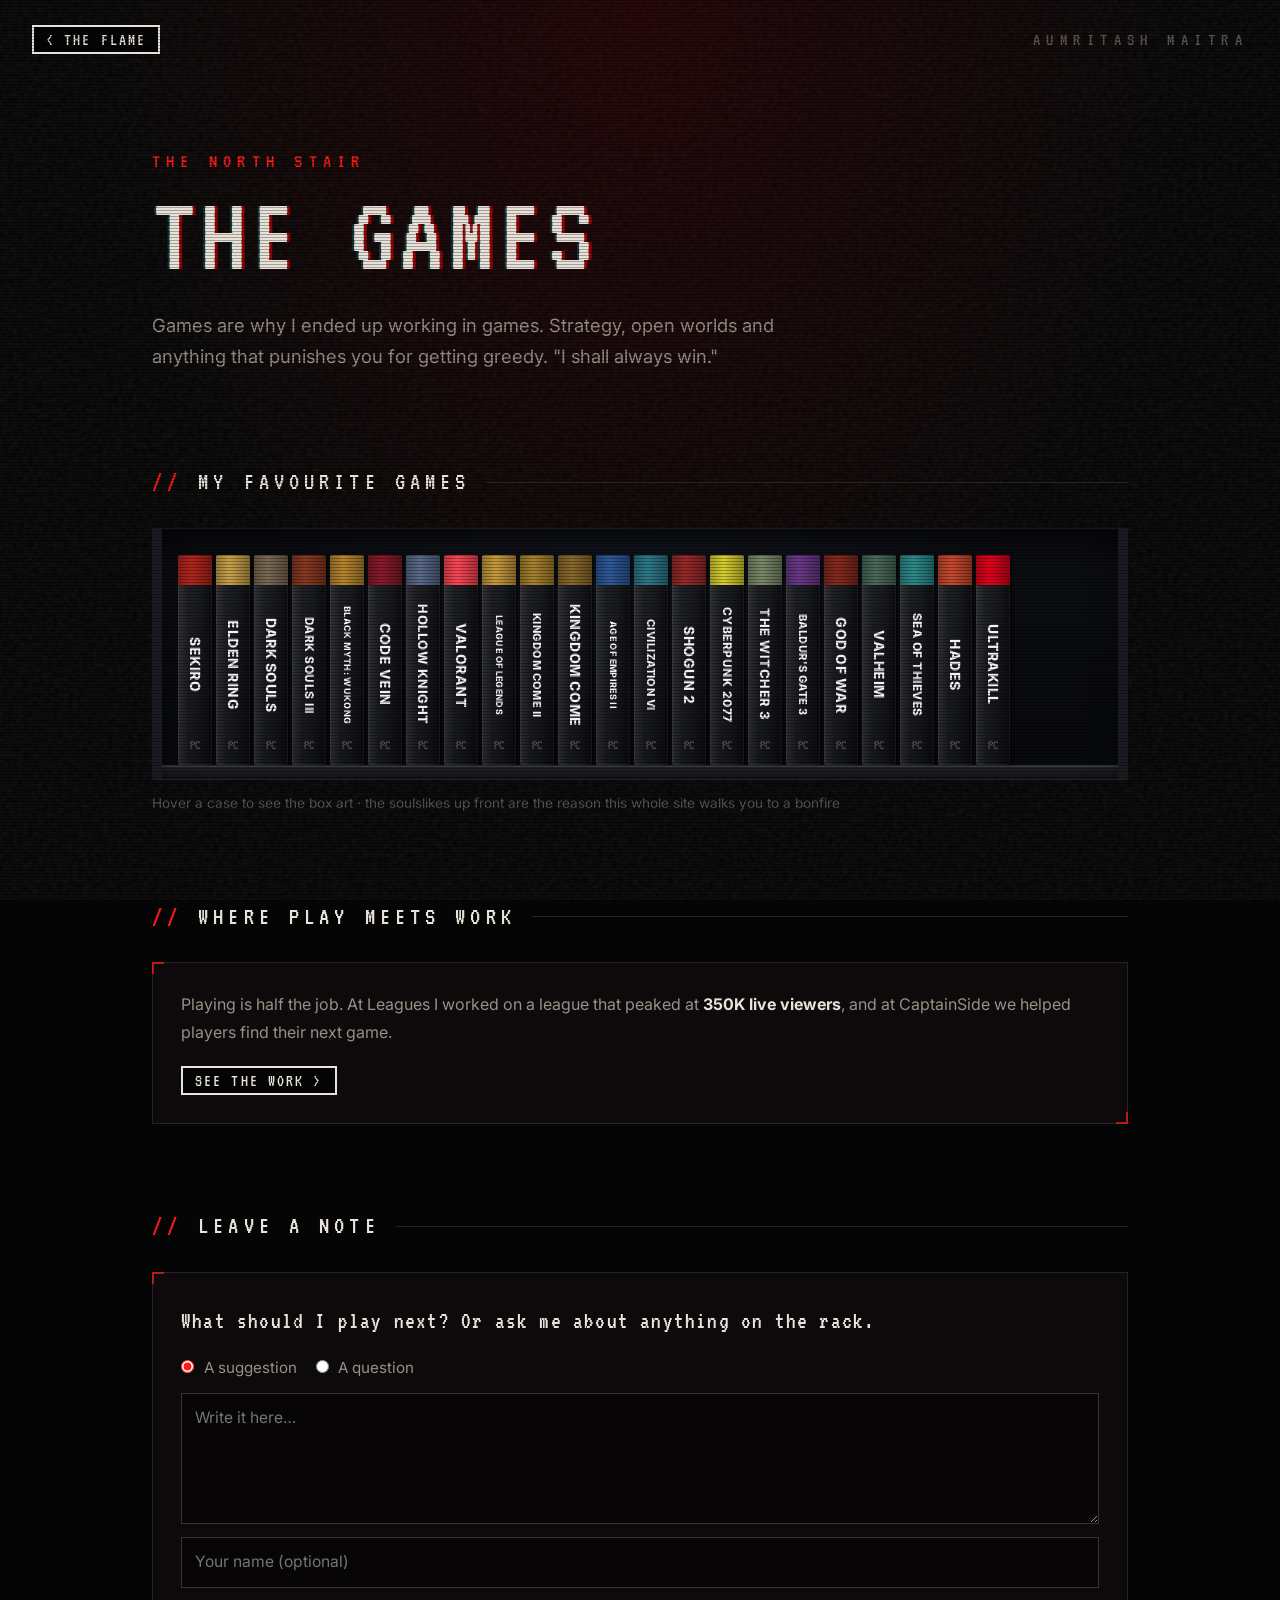
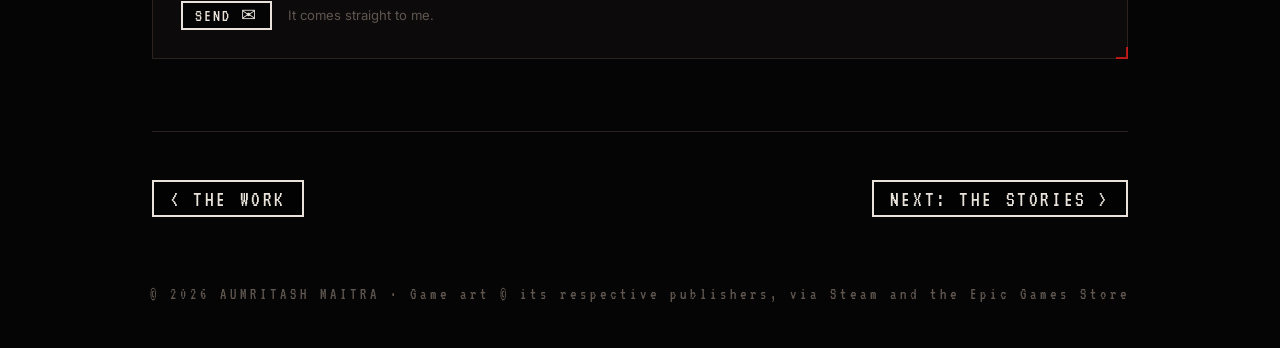
==== games/index.html @ 7cd8becd "Make the new site the main site; keep the old one at /legacy - Move the new site from /new/ to the r" ====
<!DOCTYPE html>
<html lang="en">
<head>
    <meta charset="UTF-8">
    <meta name="viewport" content="width=device-width, initial-scale=1.0">
    <title>The Games - Aumritash Maitra</title>
    <link rel="preconnect" href="https://fonts.googleapis.com">
    <link href="https://fonts.googleapis.com/css2?family=Inter:wght@400;600;800&family=VT323&display=swap" rel="stylesheet">
    <link rel="stylesheet" href="../assets/chapter.css">
    <style>
        /* A games rack: plastic cases stand spine-out, all the same size, on metal-edged shelves */
        .rack {
            --case-h: 210px;
            --case-w: 34px;
            --ledge: 14px;
            --row: calc(var(--case-h) + 26px + var(--ledge));
            display: flex;
            flex-wrap: wrap;
            gap: 0 4px;
            padding: 0 16px;
            background:
                repeating-linear-gradient(to bottom,
                    transparent 0, transparent calc(var(--row) - var(--ledge)),
                    #3a3d44 calc(var(--row) - var(--ledge)), #3a3d44 calc(var(--row) - var(--ledge) + 2px),
                    #202227 calc(var(--row) - var(--ledge) + 2px), #121317 var(--row)),
                radial-gradient(ellipse at 50% -20%, rgba(120, 150, 255, 0.08), transparent 60%),
                linear-gradient(to bottom, #0d0e12, #08090b);
            border: 1px solid #22242a;
            border-left: 10px solid #1a1c21;
            border-right: 10px solid #1a1c21;
            box-shadow: inset 0 24px 40px -18px rgba(0, 0, 0, 0.9);
        }

        .gcase {
            position: relative;
            flex: 0 0 auto;
            width: var(--case-w);
            height: var(--case-h);
            margin: 26px 0 var(--ledge);
            padding: 0;
            border: none;
            border-radius: 2px;
            cursor: pointer;
            color: #f2f2f2;
            font: inherit;
            /* glossy black plastic with a rounded edge */
            background:
                linear-gradient(to right, rgba(255, 255, 255, 0.10), rgba(255, 255, 255, 0.02) 30%, rgba(0, 0, 0, 0) 60%, rgba(0, 0, 0, 0.5)),
                linear-gradient(to bottom, #1b1d22, #131418);
            box-shadow: inset 0 0 0 1px rgba(255, 255, 255, 0.06), 2px 0 3px rgba(0, 0, 0, 0.6);
            transition: transform 0.2s ease, box-shadow 0.2s ease;
        }

        /* The coloured band at the top of each case */
        .gcase::before {
            content: '';
            position: absolute;
            left: 0;
            right: 0;
            top: 0;
            height: 30px;
            background: linear-gradient(to right, rgba(0, 0, 0, 0.25), transparent 40%, rgba(0, 0, 0, 0.35)), var(--band);
            border-radius: 2px 2px 0 0;
        }

        .g-title {
            position: absolute;
            inset: 40px 0 30px;
            display: flex;
            align-items: center;
            justify-content: center;
            writing-mode: vertical-rl;
            font-family: 'Inter', sans-serif;
            font-weight: 800;
            font-size: var(--fs, 14px);
            letter-spacing: 0.04em;
            text-transform: uppercase;
            white-space: nowrap;
            overflow: hidden;
        }

        .g-plat {
            position: absolute;
            left: 0;
            right: 0;
            bottom: 8px;
            text-align: center;
            font-family: var(--pixel);
            font-size: 0.85rem;
            color: var(--muted);
        }

        .gcase:hover, .gcase:focus-visible, .gcase.out {
            transform: translateY(-10px);
            box-shadow: inset 0 0 0 1px rgba(255, 255, 255, 0.2), 0 0 18px rgba(255, 255, 255, 0.08);
            outline: none;
            z-index: 2;
        }

        /* Box art that floats above the case you're on */
        .peek {
            position: fixed;
            left: 0;
            top: 0;
            z-index: 50;
            width: 180px;
            padding: 8px 8px 10px;
            background: #08090b;
            border: 2px solid var(--text);
            box-shadow: 0 12px 30px rgba(0, 0, 0, 0.7);
            pointer-events: none;
            opacity: 0;
            transform: translateY(6px);
            transition: opacity 0.15s ease, transform 0.15s ease;
        }

        .peek.show { opacity: 1; transform: none; }
        .peek img { display: block; width: 100%; aspect-ratio: 600 / 900; object-fit: cover; background: #15161a; margin-bottom: 8px; }
        .peek .title { font-size: 0.92rem; font-weight: 600; line-height: 1.25; }
        .peek .tap-note { display: none; color: var(--muted); font-size: 0.72rem; margin-top: 6px; }
        .peek.touch .tap-note { display: block; }

        .rack-note { color: var(--muted); font-size: 0.85rem; margin-top: 0.75rem; }
        .aside { color: var(--dim); }
        .aside strong { color: var(--text); }

        @media (max-width: 760px) {
            .rack { --case-h: 168px; --case-w: 28px; --ledge: 12px; padding: 0 8px; gap: 0 3px; border-left-width: 6px; border-right-width: 6px; }
            .g-title { font-size: calc(var(--fs, 14px) * 0.82); inset: 34px 0 26px; }
            .gcase::before { height: 24px; }
            .peek { width: 150px; }
        }
    </style>
</head>
<body>
    <script src="../assets/arrive.js"></script>
    <header class="top">
        <a href="../more/" class="btn small">&lt; The flame</a>
        <span class="name">AUMRITASH MAITRA</span>
    </header>

    <main class="wrap">
        <div class="chapter-head">
            <p class="kicker">THE NORTH STAIR</p>
            <h1>THE GAMES</h1>
            <p class="lede">Games are why I ended up working in games. Strategy, open worlds and anything that punishes you for getting greedy. "I shall always win."</p>
        </div>

        <section>
            <h2 class="section-title">My favourite games</h2>
            <div class="rack">
                <button class="gcase" style="--band:#b3261e;--fs:14px" data-id="814380" data-title="Sekiro: Shadows Die Twice" aria-label="Sekiro: Shadows Die Twice"><span class="g-title">Sekiro</span><span class="g-plat">PC</span></button>
                <button class="gcase" style="--band:#c9a24a;--fs:14px" data-id="1245620" data-title="Elden Ring" aria-label="Elden Ring"><span class="g-title">Elden Ring</span><span class="g-plat">PC</span></button>
                <button class="gcase" style="--band:#7a6a55;--fs:14px" data-id="570940" data-title="Dark Souls: Remastered" aria-label="Dark Souls: Remastered"><span class="g-title">Dark Souls</span><span class="g-plat">PC</span></button>
                <button class="gcase" style="--band:#8a3a22;--fs:12px" data-id="374320" data-title="Dark Souls III" aria-label="Dark Souls III"><span class="g-title">Dark Souls III</span><span class="g-plat">PC</span></button>
                <button class="gcase" style="--band:#b8862e;--fs:9px" data-id="2358720" data-title="Black Myth: Wukong" aria-label="Black Myth: Wukong"><span class="g-title">Black Myth: Wukong</span><span class="g-plat">PC</span></button>
                <button class="gcase" style="--band:#8a1a2a;--fs:14px" data-id="678960" data-title="Code Vein" aria-label="Code Vein"><span class="g-title">Code Vein</span><span class="g-plat">PC</span></button>
                <button class="gcase" style="--band:#5a6a8a;--fs:13px" data-id="367520" data-title="Hollow Knight" aria-label="Hollow Knight"><span class="g-title">Hollow Knight</span><span class="g-plat">PC</span></button>
                <button class="gcase" style="--band:#ff4655;--fs:14px" data-id="valorant" data-href="https://playvalorant.com/" data-title="VALORANT" aria-label="VALORANT"><span class="g-title">VALORANT</span><span class="g-plat">PC</span></button>
                <button class="gcase" style="--band:#c89b3c;--fs:9px" data-id="league-of-legends" data-href="https://www.leagueoflegends.com/" data-title="League of Legends" aria-label="League of Legends"><span class="g-title">League of Legends</span><span class="g-plat">PC</span></button>
                <button class="gcase" style="--band:#a8832e;--fs:11px" data-id="1771300" data-title="Kingdom Come: Deliverance II" aria-label="Kingdom Come: Deliverance II"><span class="g-title">Kingdom Come II</span><span class="g-plat">PC</span></button>
                <button class="gcase" style="--band:#8a6a2a;--fs:14px" data-id="379430" data-title="Kingdom Come: Deliverance" aria-label="Kingdom Come: Deliverance"><span class="g-title">Kingdom Come</span><span class="g-plat">PC</span></button>
                <button class="gcase" style="--band:#2e5a9a;--fs:9px" data-id="813780" data-title="Age of Empires II: Definitive Edition" aria-label="Age of Empires II: Definitive Edition"><span class="g-title">Age of Empires II</span><span class="g-plat">PC</span></button>
                <button class="gcase" style="--band:#2e7a8a;--fs:11px" data-id="289070" data-title="Sid Meier's Civilization VI" aria-label="Sid Meier's Civilization VI"><span class="g-title">Civilization VI</span><span class="g-plat">PC</span></button>
                <button class="gcase" style="--band:#9a2a2a;--fs:14px" data-id="34330" data-title="Total War: SHOGUN 2" aria-label="Total War: SHOGUN 2"><span class="g-title">Shogun 2</span><span class="g-plat">PC</span></button>
                <button class="gcase" style="--band:#d8d02e;--fs:12px" data-id="1091500" data-title="Cyberpunk 2077" aria-label="Cyberpunk 2077"><span class="g-title">Cyberpunk 2077</span><span class="g-plat">PC</span></button>
                <button class="gcase" style="--band:#7a8a6a;--fs:13px" data-id="292030" data-title="The Witcher 3: Wild Hunt" aria-label="The Witcher 3: Wild Hunt"><span class="g-title">The Witcher 3</span><span class="g-plat">PC</span></button>
                <button class="gcase" style="--band:#6a3a8a;--fs:11px" data-id="1086940" data-title="Baldur's Gate 3" aria-label="Baldur's Gate 3"><span class="g-title">Baldur's Gate 3</span><span class="g-plat">PC</span></button>
                <button class="gcase" style="--band:#8a2a1e;--fs:14px" data-id="1593500" data-title="God of War" aria-label="God of War"><span class="g-title">God of War</span><span class="g-plat">PC</span></button>
                <button class="gcase" style="--band:#4a6a5a;--fs:14px" data-id="892970" data-title="Valheim" aria-label="Valheim"><span class="g-title">Valheim</span><span class="g-plat">PC</span></button>
                <button class="gcase" style="--band:#2e8a8a;--fs:12px" data-id="1172620" data-title="Sea of Thieves" aria-label="Sea of Thieves"><span class="g-title">Sea of Thieves</span><span class="g-plat">PC</span></button>
                <button class="gcase" style="--band:#c94a2e;--fs:14px" data-id="1145360" data-title="Hades" aria-label="Hades"><span class="g-title">Hades</span><span class="g-plat">PC</span></button>
                <button class="gcase" style="--band:#e3001b;--fs:14px" data-id="1229490" data-title="ULTRAKILL" aria-label="ULTRAKILL"><span class="g-title">ULTRAKILL</span><span class="g-plat">PC</span></button>
            </div>
            <p class="rack-note">Hover a case to see the box art · the soulslikes up front are the reason this whole site walks you to a bonfire</p>
        </section>

        <section>
            <h2 class="section-title">Where play meets work</h2>
            <div class="panel">
                <p class="aside">Playing is half the job. At Leagues I worked on a league that peaked at <strong>350K live viewers</strong>, and at CaptainSide we helped players find their next game.</p>
                <div class="links"><a href="../work/" class="btn small">See the work &gt;</a></div>
            </div>
        </section>

        <section class="ask" data-topic="The Games" data-prompt="What should I play next? Or ask me about anything on the rack."></section>

        <nav class="chapter-nav">
            <a href="../work/" class="btn">&lt; The Work</a>
            <a href="../stories/" class="btn">Next: The Stories &gt;</a>
        </nav>
    </main>

    <footer>© 2026 AUMRITASH MAITRA · Game art © its respective publishers, via Steam and the Epic Games Store</footer>

    <div class="peek" id="peek" aria-hidden="true">
        <img alt="">
        <p class="title"></p>
        <p class="tap-note">Tap again to open it</p>
    </div>

    <script>
        // Hovering a case pulls it forward and floats its box art above it
        const peek = document.getElementById('peek');
        const touch = matchMedia('(hover: none)').matches;
        let current = null, lastTap = false;

        function show(c) {
            if (current && current !== c) current.classList.remove('out');
            current = c;
            c.classList.add('out');
            peek.querySelector('img').src = '../assets/games/' + c.dataset.id + '.jpg';
            peek.querySelector('.title').textContent = c.dataset.title;
            peek.classList.toggle('touch', lastTap);
            const r = c.getBoundingClientRect();
            const w = peek.offsetWidth, h = peek.offsetHeight || 320;
            const x = Math.min(innerWidth - w - 8, Math.max(8, r.left + r.width / 2 - w / 2));
            const y = r.top - h - 12 > 8 ? r.top - h - 12 : Math.min(innerHeight - h - 8, r.bottom + 12);
            peek.style.left = x + 'px';
            peek.style.top = y + 'px';
            peek.classList.add('show');
        }

        function hide() {
            if (current) current.classList.remove('out');
            current = null;
            peek.classList.remove('show');
        }

        const open = c => window.open(c.dataset.href || 'https://store.steampowered.com/app/' + c.dataset.id + '/', '_blank', 'noopener');

        document.querySelectorAll('.gcase').forEach(c => {
            c.addEventListener('pointerenter', e => { if (e.pointerType === 'mouse') show(c); });
            c.addEventListener('pointerleave', e => { if (e.pointerType === 'mouse') hide(); });
            c.addEventListener('focus', () => show(c));
            c.addEventListener('blur', hide);
            c.addEventListener('pointerdown', e => { lastTap = e.pointerType !== 'mouse'; });
            c.addEventListener('click', () => {
                // Phones: first tap shows the art, second tap opens it. Desktop: clicking opens it.
                if (lastTap && current !== c) { show(c); return; }
                open(c);
            });
        });

        document.addEventListener('click', e => { if (lastTap && !e.target.closest('.gcase')) hide(); });
        addEventListener('scroll', hide, { passive: true });
    </script>
    <script src="../assets/ask.js"></script>
</body>
</html>
---- assets/chapter.css ----
/* Shared look for the chapter pages behind "Know more..." */
:root {
    --bg: #050505;
    --panel: #0c0a0a;
    --panel-2: #141010;
    --line: #2a2121;
    --line-2: #3d3030;
    --text: #e8e2da;
    --dim: #9a8f86;
    --muted: #5f5650;
    --red: #ff1a1a;
    --red-dim: rgba(255, 26, 26, 0.1);
    --pixel: 'VT323', monospace;
    --sans: 'Inter', -apple-system, 'Segoe UI', Roboto, sans-serif;
}

* { margin: 0; padding: 0; box-sizing: border-box; }

::selection { background: var(--red); color: #000; }

html { scroll-behavior: smooth; }

body {
    background: var(--bg);
    color: var(--text);
    font-family: var(--sans);
    font-size: 16px;
    line-height: 1.7;
    -webkit-font-smoothing: antialiased;
    min-height: 100vh;
}

/* Grain + scanlines + a faint red glow, same family as the landing page */
body::before {
    content: '';
    position: fixed;
    inset: 0;
    pointer-events: none;
    z-index: 0;
    background:
        radial-gradient(ellipse at 50% 0%, rgba(110, 0, 8, 0.28), transparent 60%),
        url("data:image/svg+xml,%3Csvg viewBox='0 0 200 200' xmlns='http://www.w3.org/2000/svg'%3E%3Cfilter id='n'%3E%3CfeTurbulence type='fractalNoise' baseFrequency='0.9' numOctaves='3' stitchTiles='stitch'/%3E%3C/filter%3E%3Crect width='100%25' height='100%25' filter='url(%23n)' opacity='0.08'/%3E%3C/svg%3E");
}

body::after {
    content: '';
    position: fixed;
    inset: 0;
    pointer-events: none;
    z-index: 100;
    background: repeating-linear-gradient(to bottom, rgba(0, 0, 0, 0.3) 0 1px, transparent 1px 3px);
}

main, header.top, footer { position: relative; z-index: 1; }

a { color: inherit; }

/* ── Top bar ── */
.top {
    display: flex;
    justify-content: space-between;
    align-items: center;
    padding: 1.5rem 2rem;
    font-family: var(--pixel);
    font-size: 1.15rem;
    letter-spacing: 0.15em;
}

.top .name { color: var(--muted); letter-spacing: 0.35em; }

/* ── ULTRAKILL-style boxed buttons ── */
.btn {
    font-family: var(--pixel);
    font-size: 1.35rem;
    line-height: 1;
    letter-spacing: 0.12em;
    text-transform: uppercase;
    text-decoration: none;
    color: var(--text);
    background: rgba(0, 0, 0, 0.55);
    border: 2px solid var(--text);
    padding: 0.4rem 1rem 0.3rem;
    display: inline-flex;
    align-items: center;
    gap: 0.5rem;
    white-space: nowrap;
    cursor: pointer;
}

.btn:hover, .btn:focus-visible { background: var(--text); color: #000; outline: none; }
.btn:active { background: var(--red); border-color: var(--red); color: #000; }

.btn.small { font-size: 1.1rem; padding: 0.3rem 0.75rem 0.2rem; }

/* ── Chapter heading ── */
.wrap {
    max-width: 1040px;
    margin: 0 auto;
    padding: 0 2rem;
}

.chapter-head { padding: 4rem 0 3rem; }

.kicker {
    font-family: var(--pixel);
    font-size: 1.3rem;
    letter-spacing: 0.3em;
    color: var(--red);
}

.chapter-head h1 {
    font-family: var(--pixel);
    font-weight: 400;
    font-size: clamp(3.5rem, 11vw, 7rem);
    line-height: 0.9;
    letter-spacing: 0.04em;
    margin: 0.4rem 0 1.5rem;
    text-shadow: 3px 0 rgba(255, 0, 0, 0.55), -2px 0 rgba(0, 255, 255, 0.2);
}

.lede {
    font-size: 1.15rem;
    color: var(--dim);
    max-width: 640px;
}

/* ── Sections ── */
section { padding: 2.5rem 0; }

.section-title {
    font-family: var(--pixel);
    font-weight: 400;
    font-size: 1.6rem;
    letter-spacing: 0.2em;
    text-transform: uppercase;
    color: var(--text);
    display: flex;
    align-items: center;
    gap: 1rem;
    margin-bottom: 1.5rem;
}

.section-title::before { content: '//'; color: var(--red); }

.section-title::after {
    content: '';
    flex: 1;
    height: 1px;
    background: var(--line);
}

/* ── Panels ── */
.panel {
    background: var(--panel);
    border: 1px solid var(--line);
    padding: 1.75rem;
    position: relative;
}

.panel:hover { border-color: var(--line-2); }

/* Little corner brackets on panels */
.panel::before, .panel::after {
    content: '';
    position: absolute;
    width: 10px;
    height: 10px;
    border-color: var(--red);
    border-style: solid;
    opacity: 0.7;
}

.panel::before { top: -1px; left: -1px; border-width: 2px 0 0 2px; }
.panel::after { bottom: -1px; right: -1px; border-width: 0 2px 2px 0; }

.label {
    font-family: var(--pixel);
    font-size: 1.05rem;
    letter-spacing: 0.2em;
    text-transform: uppercase;
    color: var(--muted);
}

/* ── Stats strip ── */
.stats {
    display: grid;
    grid-template-columns: repeat(4, 1fr);
    gap: 1px;
    background: var(--line);
    border: 1px solid var(--line);
}

.stat { background: var(--panel); padding: 1.4rem 1.2rem; }

.stat-value {
    font-family: var(--pixel);
    font-size: 3rem;
    line-height: 1;
    color: var(--red);
}

.stat-label { font-size: 0.85rem; color: var(--dim); margin-top: 0.35rem; }

/* ── Mission cards (work) ── */
.missions { display: flex; flex-direction: column; gap: 1.25rem; }

.mission-top {
    display: flex;
    justify-content: space-between;
    align-items: baseline;
    gap: 1rem;
    flex-wrap: wrap;
}

.mission h3 {
    font-size: 1.35rem;
    font-weight: 600;
    line-height: 1.3;
}

.mission h3 span { color: var(--red); }

.mission-meta { font-family: var(--pixel); font-size: 1.15rem; letter-spacing: 0.1em; color: var(--muted); }

.mission-where { color: var(--dim); font-size: 0.92rem; margin: 0.25rem 0 1.1rem; }

.objectives { list-style: none; display: flex; flex-direction: column; gap: 0.55rem; }

.objectives li {
    padding-left: 1.6rem;
    position: relative;
    color: var(--dim);
}

.objectives li::before {
    content: '[x]';
    position: absolute;
    left: 0;
    font-family: var(--pixel);
    font-size: 1.05rem;
    color: var(--red);
}

.objectives li strong { color: var(--text); font-weight: 600; }

.tags { display: flex; flex-wrap: wrap; gap: 0.5rem; margin-top: 1.25rem; }

.tag {
    font-family: var(--pixel);
    font-size: 1rem;
    letter-spacing: 0.1em;
    text-transform: uppercase;
    color: var(--dim);
    border: 1px solid var(--line-2);
    padding: 0.05rem 0.55rem;
}

.links { display: flex; flex-wrap: wrap; gap: 0.75rem; margin-top: 1.25rem; }

/* ── Timeline (the Leagues.gg run) ── */
.run {
    list-style: none;
    position: relative;
    display: flex;
    flex-direction: column;
    gap: 1rem;
    padding-left: 1.75rem;
}

.run::before {
    content: '';
    position: absolute;
    left: 0.45rem;
    top: 0.5rem;
    bottom: 0.5rem;
    width: 2px;
    background: linear-gradient(to bottom, var(--red), var(--line-2) 85%, transparent);
}

.run > li { position: relative; }

.run > li::marker { content: none; }

.run > li > .run-date::before {
    content: '';
    position: absolute;
    left: -1.65rem;
    top: 1.95rem;
    width: 10px;
    height: 10px;
    background: var(--bg);
    border: 2px solid var(--red);
    transform: rotate(45deg);
}

.run-date {
    font-family: var(--pixel);
    font-size: 1.15rem;
    letter-spacing: 0.2em;
    color: var(--red);
}

.run h3 { font-size: 1.2rem; font-weight: 600; margin: 0.15rem 0 0.4rem; }
.run p:not(.run-date) { color: var(--dim); }
.run strong { color: var(--text); font-weight: 600; }
.run-src { color: var(--muted); font-size: 0.8rem; margin-top: 1rem; }

/* ── Card grids (games, stories) ── */
.grid {
    display: grid;
    grid-template-columns: repeat(3, 1fr);
    gap: 1rem;
}

.card h3 { font-size: 1.15rem; font-weight: 600; margin: 0.4rem 0 0.35rem; }
.card p { color: var(--dim); font-size: 0.95rem; }

.card.empty {
    border-style: dashed;
    background: transparent;
}

.card.empty::before, .card.empty::after { display: none; }
.card.empty h3 { color: var(--muted); }
.card.empty p { color: var(--muted); }

/* ── Two columns ── */
.split { display: grid; grid-template-columns: 1fr 1fr; gap: 1rem; }

/* ── Chapter nav at the bottom ── */
.chapter-nav {
    display: flex;
    justify-content: space-between;
    gap: 1rem;
    flex-wrap: wrap;
    padding: 3rem 0 4rem;
    border-top: 1px solid var(--line);
    margin-top: 2rem;
}

footer {
    text-align: center;
    padding: 0 2rem 2.5rem;
    font-family: var(--pixel);
    font-size: 1rem;
    letter-spacing: 0.25em;
    color: var(--muted);
}

/* ── Arriving from the flame: black, the place's name, then the page ── */
.arrive {
    position: fixed;
    inset: 0;
    z-index: 200;
    background: #000;
    display: grid;
    place-items: center;
    transition: opacity 1.4s ease;
}

.arrive > div { text-align: center; padding: 0 1.5rem; }

.arrive .arrive-name {
    font-family: var(--pixel);
    font-size: clamp(2.4rem, 8vw, 4.5rem);
    letter-spacing: 0.25em;
    color: #ffd9a0;
    text-shadow: 0 0 18px rgba(255, 150, 60, 0.7);
    animation: arrive-in 1.1s ease both;
}

.arrive .arrive-line {
    margin-top: 1rem;
    font-family: var(--pixel);
    font-size: clamp(1.2rem, 3.2vw, 1.6rem);
    letter-spacing: 0.08em;
    color: var(--dim);
    animation: fade-up 1s ease 0.9s both;
}

@keyframes fade-up { from { opacity: 0; transform: translateY(6px); } to { opacity: 1; transform: none; } }

.arrive.out { opacity: 0; pointer-events: none; }

@keyframes arrive-in { from { opacity: 0; letter-spacing: 0.45em; } to { opacity: 1; letter-spacing: 0.25em; } }

/* ── Leave a note ── */
.ask-form { display: flex; flex-direction: column; gap: 0.8rem; }
.ask-prompt { font-family: var(--pixel); font-size: 1.5rem; letter-spacing: 0.05em; }
.ask-kind { display: flex; gap: 1.2rem; flex-wrap: wrap; color: var(--dim); font-size: 0.95rem; }
.ask-kind input { accent-color: var(--red); margin-right: 0.35rem; }
.ask-form textarea, .ask-form input[type="text"] {
    width: 100%;
    background: #070505;
    color: var(--text);
    border: 1px solid var(--line-2);
    padding: 0.7rem 0.8rem;
    font: inherit;
    font-size: 0.98rem;
    resize: vertical;
}
.ask-form textarea:focus, .ask-form input[type="text"]:focus { outline: none; border-color: var(--text); }
.ask-row { display: flex; align-items: center; gap: 1rem; flex-wrap: wrap; }
.ask-hint { color: var(--muted); font-size: 0.82rem; }

/* ── Phones ── */
@media (max-width: 760px) {
    .top { padding: 1rem 1rem; }
    .top .name { display: none; }
    .wrap { padding: 0 1rem; }
    .chapter-head { padding: 2.5rem 0 2rem; }
    .stats { grid-template-columns: repeat(2, 1fr); }
    .grid, .split { grid-template-columns: 1fr; }
    .panel { padding: 1.3rem; }
    .btn { font-size: 1.2rem; }
}
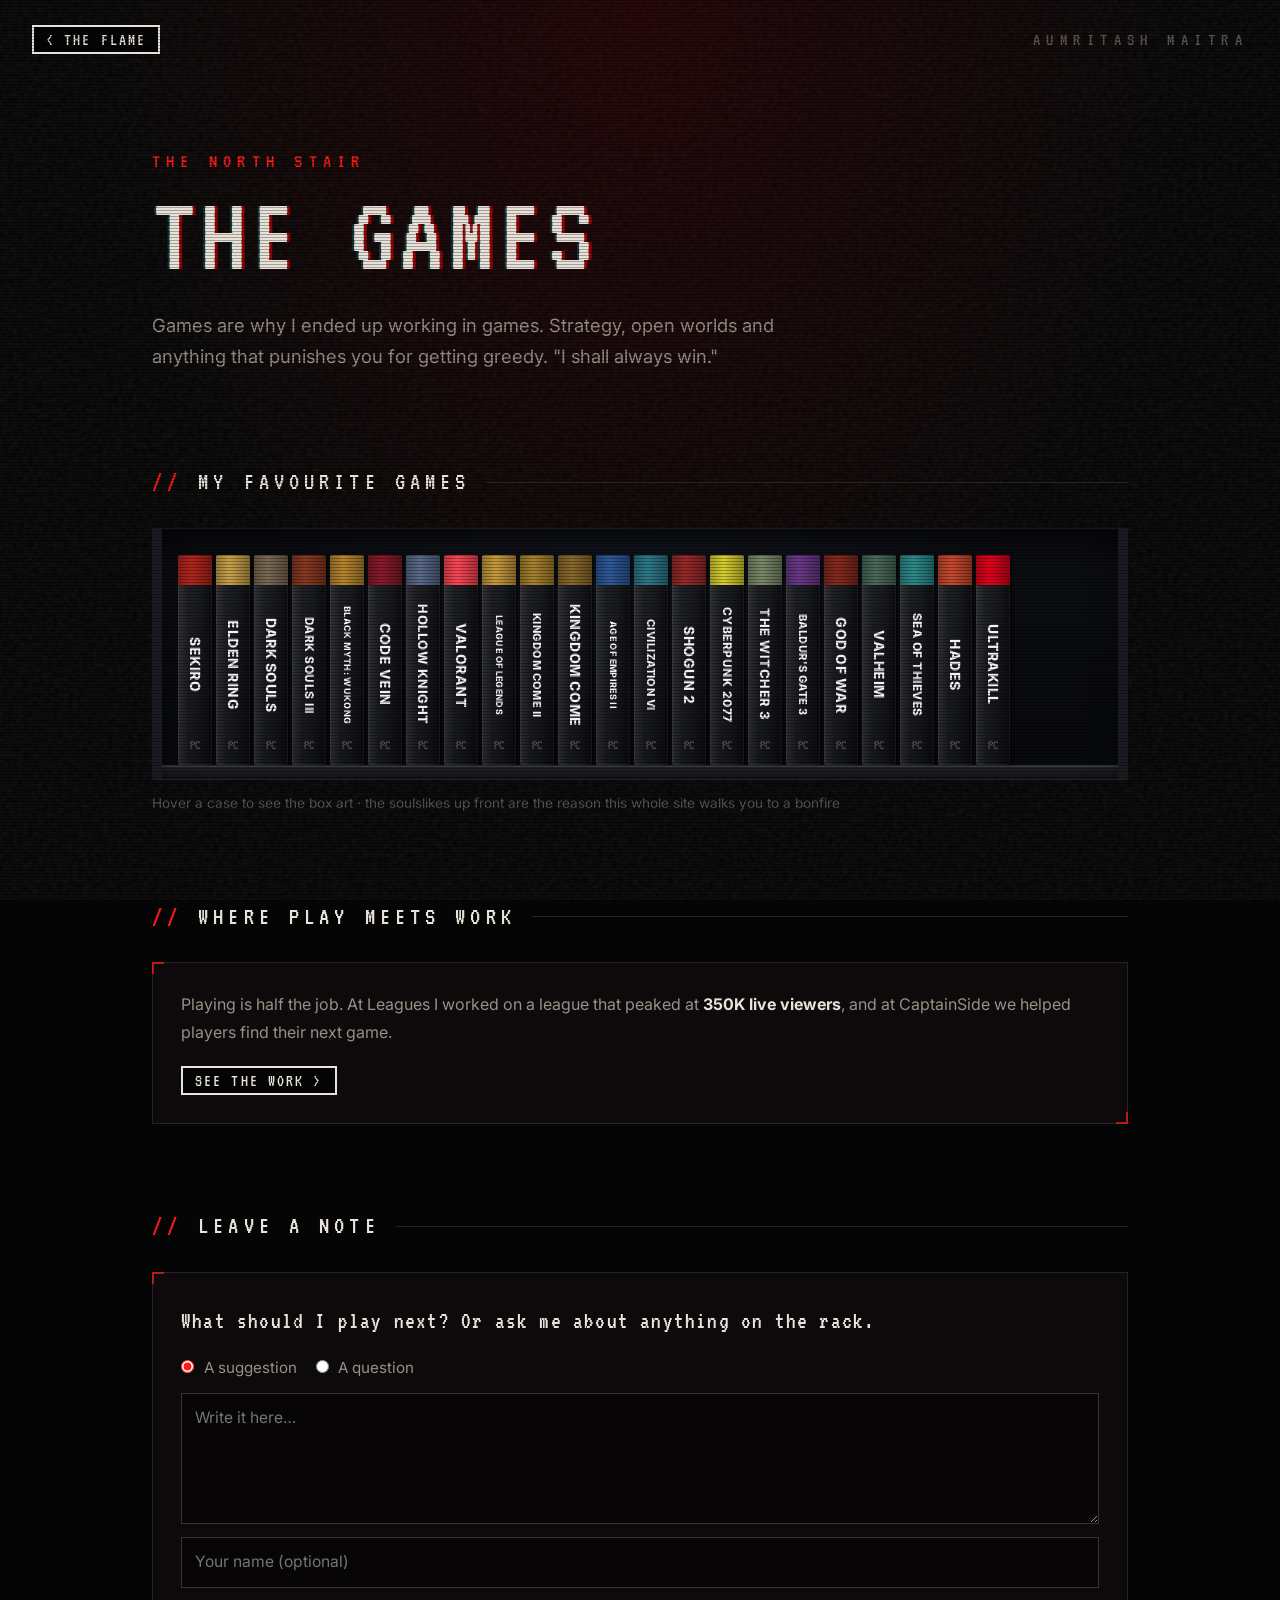
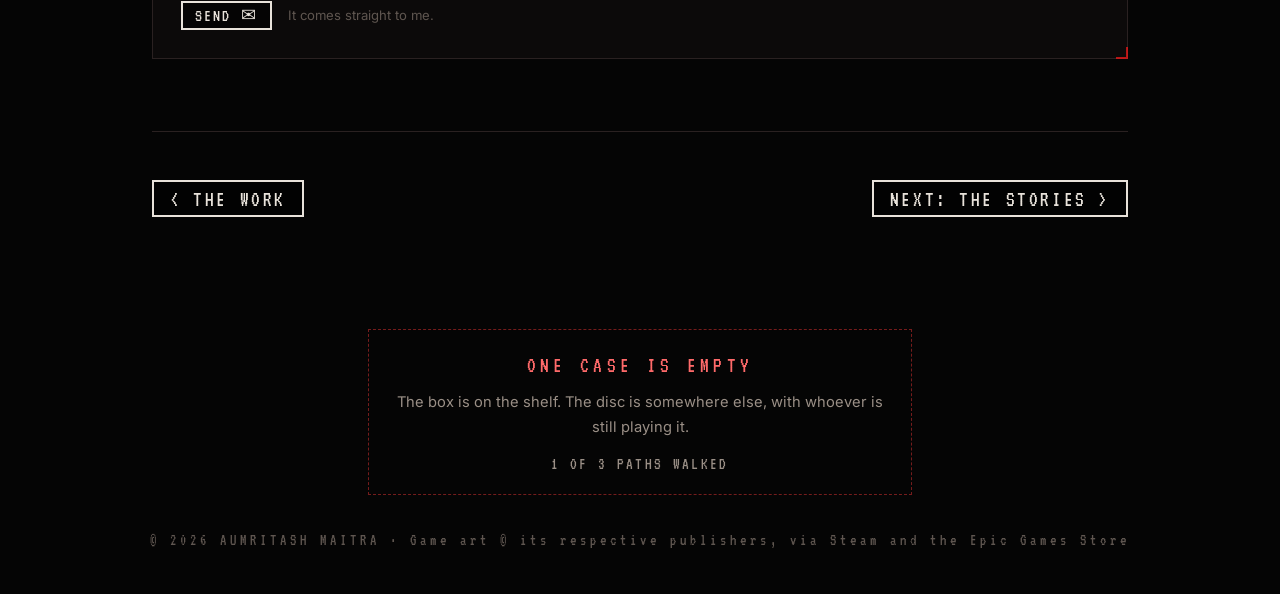
==== commit a58670c5: "Add the tower's two endings, the dead screen, and early hints After the last form the visitor choose" ====
--- a/games/index.html
+++ b/games/index.html
@@ -1,6 +1,7 @@
 <!DOCTYPE html>
 <html lang="en">
 <head>
+    <script src="../assets/dead.js"></script>
     <meta charset="UTF-8">
     <meta name="viewport" content="width=device-width, initial-scale=1.0">
     <title>The Games - Aumritash Maitra</title>
@@ -133,6 +134,7 @@
     </style>
 </head>
 <body>
+    <script src="../assets/track.js"></script>
     <script src="../assets/arrive.js"></script>
     <header class="top">
         <a href="../more/" class="btn small">&lt; The flame</a>
@@ -191,6 +193,13 @@
         </nav>
     </main>
 
+    <!-- A hint at what waits in the tower (assets/hint.js fills in how far along the visitor is) -->
+    <aside class="missing" id="missing">
+        <p class="missing-title">ONE CASE IS EMPTY</p>
+        <p class="missing-line">The box is on the shelf. The disc is somewhere else, with whoever is still playing it.</p>
+        <p class="missing-count" id="missingCount"></p>
+    </aside>
+
     <footer>© 2026 AUMRITASH MAITRA · Game art © its respective publishers, via Steam and the Epic Games Store</footer>
 
     <div class="peek" id="peek" aria-hidden="true">
@@ -245,6 +254,7 @@
         document.addEventListener('click', e => { if (lastTap && !e.target.closest('.gcase')) hide(); });
         addEventListener('scroll', hide, { passive: true });
     </script>
+    <script src="../assets/hint.js"></script>
     <script src="../assets/ask.js"></script>
 </body>
 </html>
--- a/assets/chapter.css
+++ b/assets/chapter.css
@@ -414,3 +414,12 @@
     .panel { padding: 1.3rem; }
     .btn { font-size: 1.2rem; }
 }
+
+/* The one thing each chapter is missing: a hint at the tower */
+.missing { position: relative; z-index: 1; max-width: 34rem; margin: 3rem auto 2rem; padding: 1.1rem 1.3rem 1rem; border: 1px dashed rgba(255, 58, 58, 0.45); text-align: center; }
+.missing-title { font-family: var(--pixel); font-size: 1.35rem; letter-spacing: 0.2em; color: #ff6a6a; }
+.missing-line { color: var(--dim); font-size: 0.92rem; margin-top: 0.35rem; }
+.missing-count { font-family: var(--pixel); font-size: 1.05rem; letter-spacing: 0.14em; color: var(--dim); margin-top: 0.6rem; }
+.missing-count a { color: #ff6a6a; }
+.missing.kept { border-color: rgba(255, 207, 138, 0.5); }
+.missing.kept .missing-title { color: #ffd9a0; }
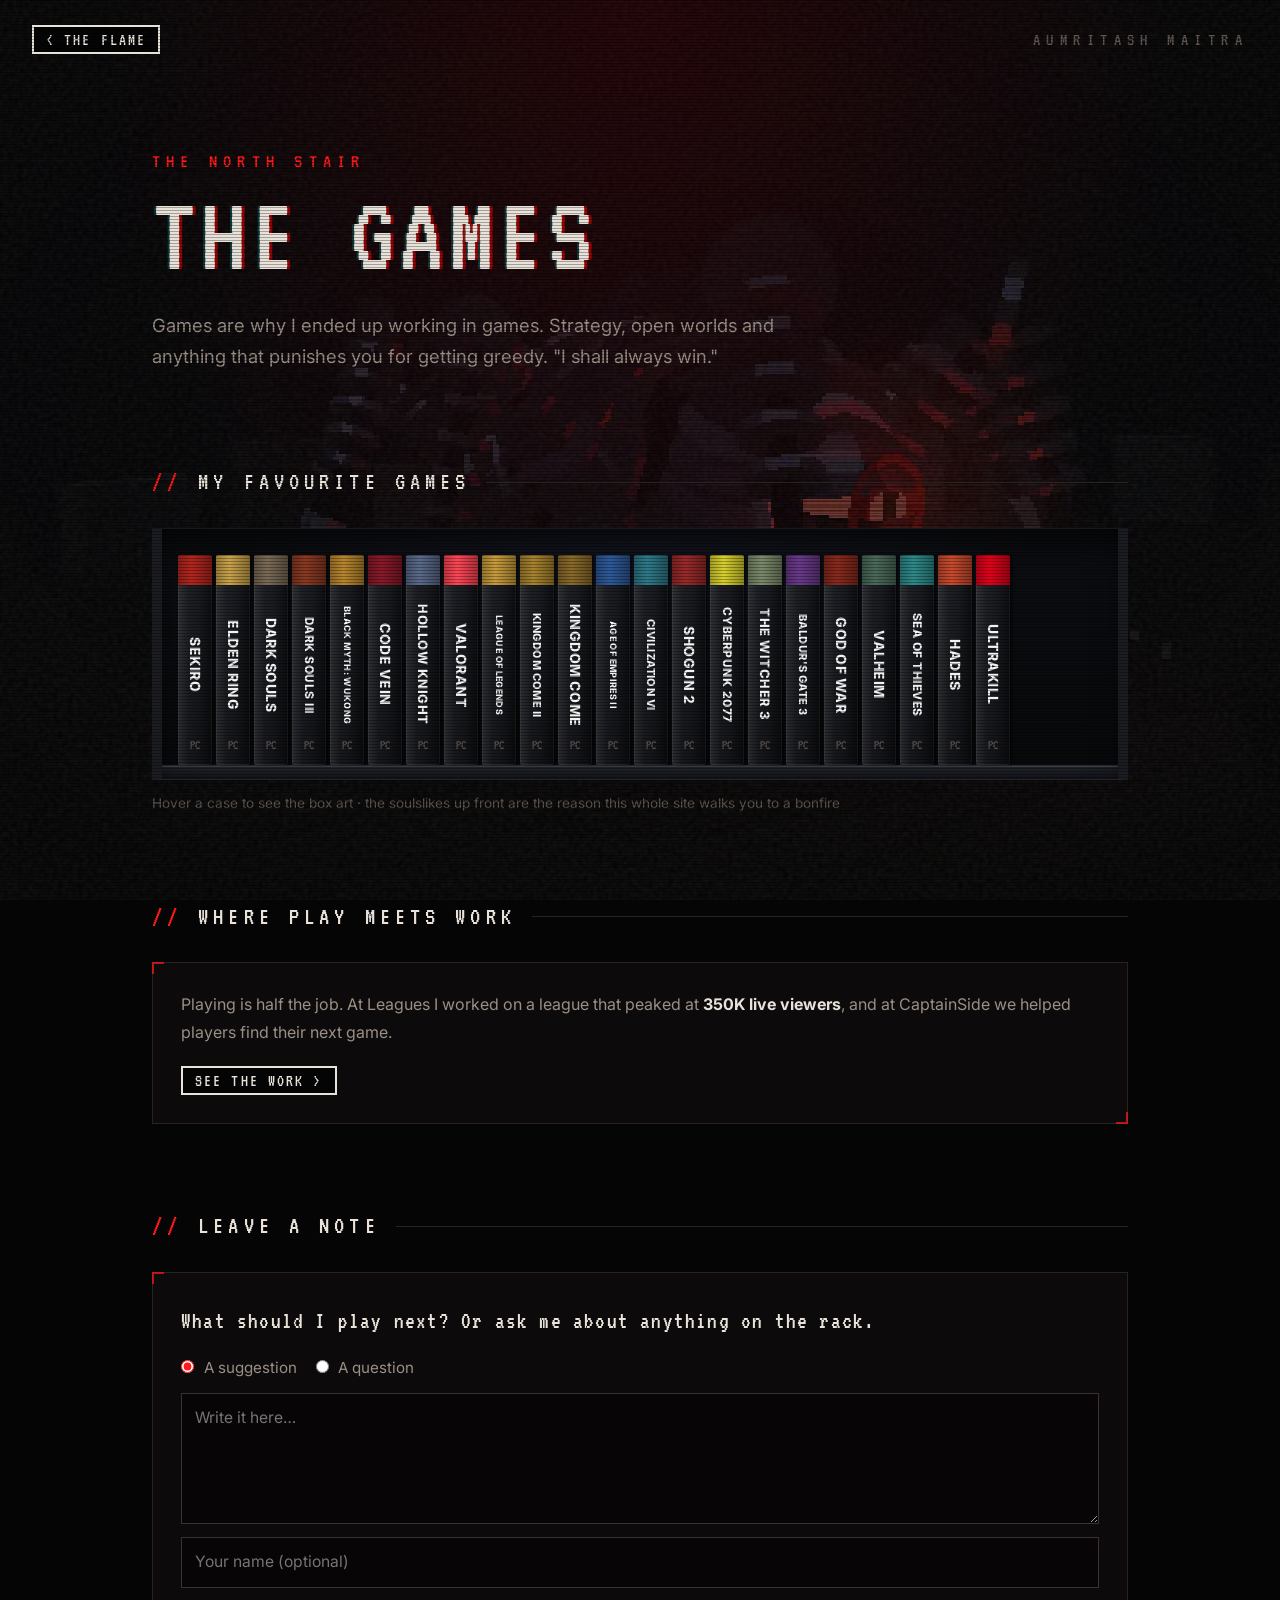
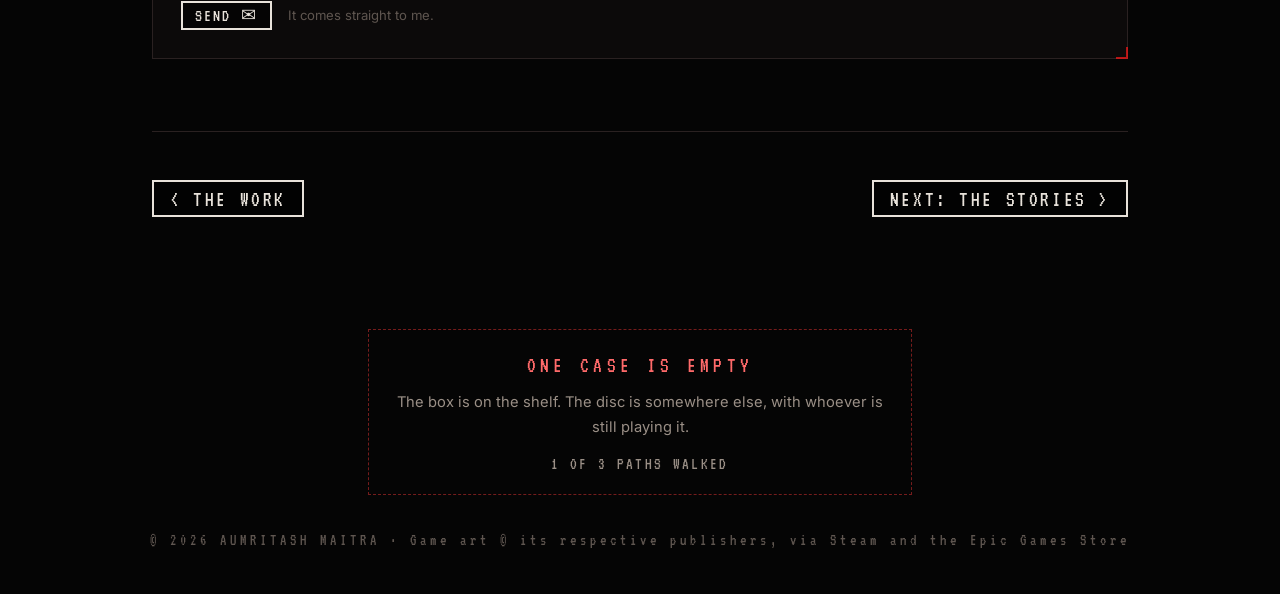
==== commit 603c9ac2: "Two-tap title buttons, boss backdrops, visible tower, lighter images Title: on touch, the first tap " ====
--- a/games/index.html
+++ b/games/index.html
@@ -5,6 +5,20 @@
     <meta charset="UTF-8">
     <meta name="viewport" content="width=device-width, initial-scale=1.0">
     <title>The Games - Aumritash Maitra</title>
+    <link rel="icon" href="/assets/favicon.svg" type="image/svg+xml">
+    <meta name="description" content="The games Aumritash Maitra plays, and the ones that nearly broke him.">
+    <link rel="canonical" href="https://aumritash.com/games/">
+    <meta property="og:type" content="website">
+    <meta property="og:site_name" content="Aumritash Maitra">
+    <meta property="og:title" content="The Games - Aumritash Maitra">
+    <meta property="og:description" content="The games Aumritash Maitra plays, and the ones that nearly broke him.">
+    <meta property="og:url" content="https://aumritash.com/games/">
+    <meta name="twitter:card" content="summary_large_image">
+    <meta name="twitter:image" content="https://aumritash.com/assets/img/preview.png">
+    <meta property="og:image" content="https://aumritash.com/assets/img/preview.png">
+    <meta property="og:image:width" content="1200">
+    <meta property="og:image:height" content="630">
+    <meta property="og:image:alt" content="Two red eyes in the dark above the words I SEE YOU">
     <link rel="preconnect" href="https://fonts.googleapis.com">
     <link href="https://fonts.googleapis.com/css2?family=Inter:wght@400;600;800&family=VT323&display=swap" rel="stylesheet">
     <link rel="stylesheet" href="../assets/chapter.css">
@@ -134,6 +148,7 @@
     </style>
 </head>
 <body>
+    <div class="lurk lurk-games" aria-hidden="true"></div>
     <script src="../assets/track.js"></script>
     <script src="../assets/arrive.js"></script>
     <header class="top">
--- a/assets/chapter.css
+++ b/assets/chapter.css
@@ -381,6 +381,10 @@
 @keyframes fade-up { from { opacity: 0; transform: translateY(6px); } to { opacity: 1; transform: none; } }
 
 .arrive.out { opacity: 0; pointer-events: none; }
+.arrive.again .arrive-name { animation-duration: 0.3s; }
+.arrive.again .arrive-line { animation-duration: 0.3s; animation-delay: 0.1s; }
+.arrive:not(.again) .arrive-name { animation-duration: 0.7s; }
+.arrive:not(.again) .arrive-line { animation-duration: 0.6s; animation-delay: 0.45s; }
 
 @keyframes arrive-in { from { opacity: 0; letter-spacing: 0.45em; } to { opacity: 1; letter-spacing: 0.25em; } }
 
@@ -423,3 +427,22 @@
 .missing-count a { color: #ff6a6a; }
 .missing.kept { border-color: rgba(255, 207, 138, 0.5); }
 .missing.kept .missing-title { color: #ffd9a0; }
+
+/* ── Something from the tower, far back behind each chapter ── */
+.lurk {
+    position: fixed;
+    inset: 0;
+    z-index: -1;
+    pointer-events: none;
+    background: center / cover no-repeat;
+    image-rendering: pixelated;
+    opacity: 0.2;
+    -webkit-mask-image: radial-gradient(ellipse 75% 70% at 50% 45%, #000 35%, transparent 100%);
+    mask-image: radial-gradient(ellipse 75% 70% at 50% 45%, #000 35%, transparent 100%);
+    animation: lurk 14s ease-in-out infinite alternate;
+}
+.lurk-work { background-image: url(bg/work.webp); background-position: 40% 60%; opacity: 0.45; }
+.lurk-games { background-image: url(bg/games.webp); background-position: 35% 70%; opacity: 0.42; }
+.lurk-stories { background-image: url(bg/stories.webp); background-position: 60% 40%; opacity: 0.27; }
+@keyframes lurk { from { transform: scale(1.02); filter: brightness(0.85); } to { transform: scale(1.08) translateY(-1%); filter: brightness(1.1); } }
+@media (prefers-reduced-motion: reduce) { .lurk { animation: none; } }
